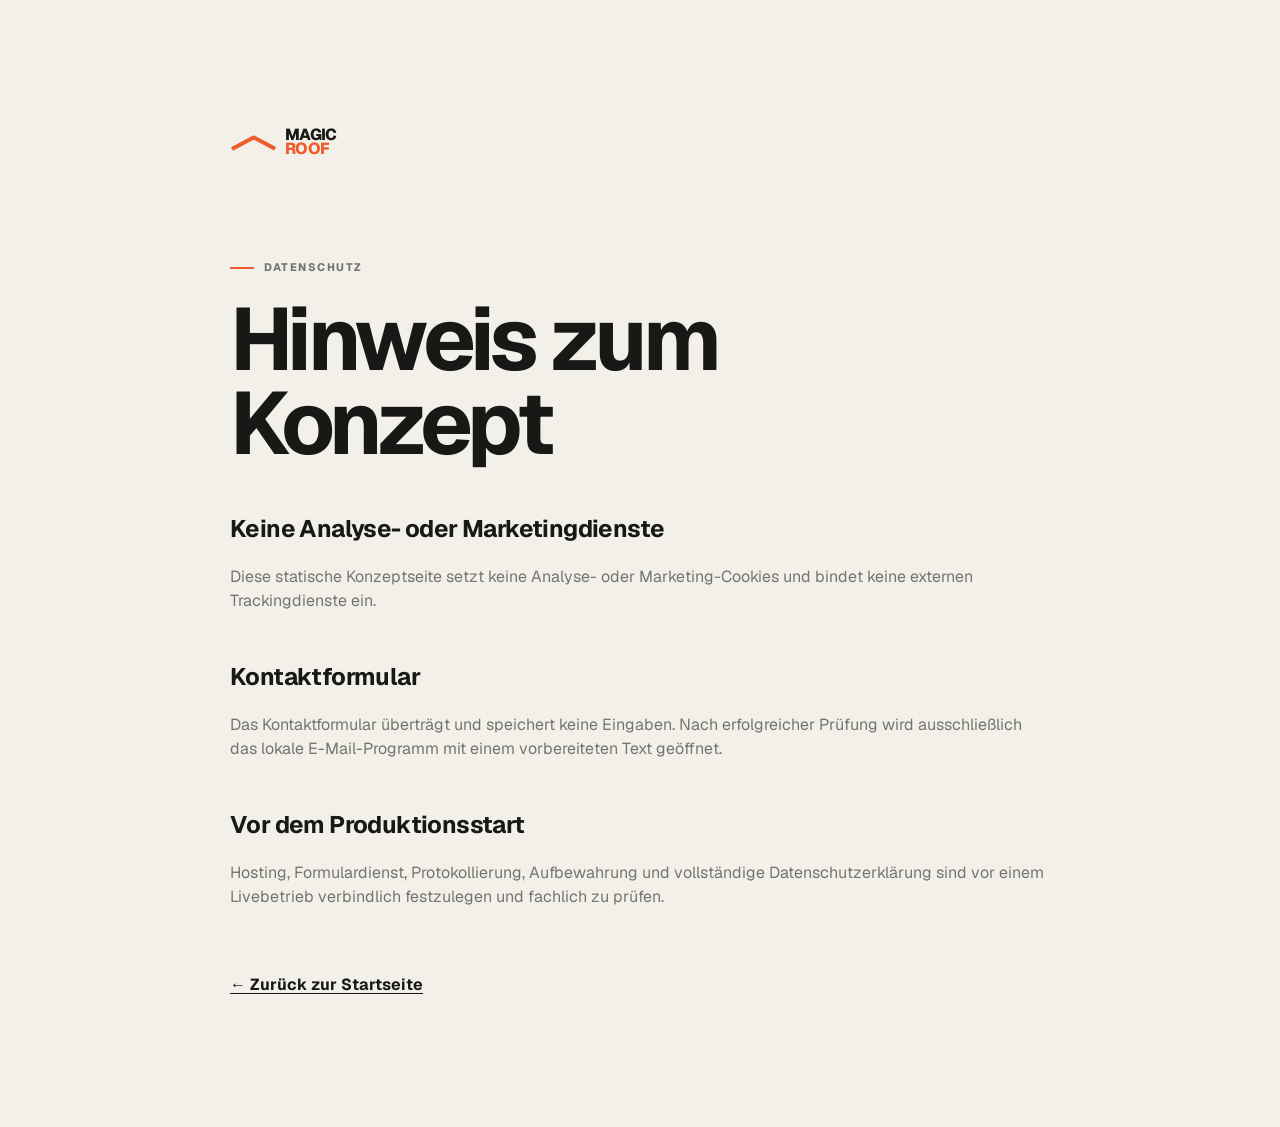
==== datenschutz.html @ 89776c15 "Build MAGIC ROOF interactive website concept" ====
<!doctype html>
<html lang="de">
<head>
  <meta charset="utf-8">
  <meta name="viewport" content="width=device-width, initial-scale=1">
  <meta name="robots" content="noindex,follow">
  <meta name="description" content="Datenschutzhinweise zum interaktiven Website-Konzept von MAGIC ROOF e.U. in Linz.">
  <meta http-equiv="Content-Security-Policy" content="default-src 'self'; img-src 'self'; style-src 'self'; script-src 'none'; connect-src 'none'; object-src 'none'; base-uri 'self'">
  <link rel="canonical" href="https://vasilyanaptyp-oss.github.io/magic-roof-concept/datenschutz.html">
  <link rel="icon" href="favicon.svg" type="image/svg+xml">
  <link rel="stylesheet" href="styles.css">
  <title>Datenschutzhinweise zum Konzept | MAGIC ROOF e.U.</title>
</head>
<body>
  <main class="legal-page">
    <div class="legal-page-inner">
      <a class="brand" href="./">
        <span class="brand-mark" aria-hidden="true"><i></i><i></i></span>
        <span class="brand-words"><b>MAGIC</b> <b>ROOF</b></span>
      </a>
      <p class="section-label">Datenschutz</p>
      <h1>Hinweis zum Konzept</h1>
      <h2>Keine Analyse- oder Marketingdienste</h2>
      <p>Diese statische Konzeptseite setzt keine Analyse- oder Marketing-Cookies und bindet keine externen Trackingdienste ein.</p>
      <h2>Kontaktformular</h2>
      <p>Das Kontaktformular überträgt und speichert keine Eingaben. Nach erfolgreicher Prüfung wird ausschließlich das lokale E-Mail-Programm mit einem vorbereiteten Text geöffnet.</p>
      <h2>Vor dem Produktionsstart</h2>
      <p>Hosting, Formulardienst, Protokollierung, Aufbewahrung und vollständige Datenschutzerklärung sind vor einem Livebetrieb verbindlich festzulegen und fachlich zu prüfen.</p>
      <a class="back-link" href="./">← Zurück zur Startseite</a>
    </div>
  </main>
</body>
</html>
---- styles.css ----
@font-face {
  font-family: "Geist";
  src: url("assets/vendor/geist-latin.woff2") format("woff2");
  font-weight: 100 900;
  font-display: swap;
  unicode-range: U+0000-00FF, U+0131, U+0152-0153, U+02BB-02BC, U+02C6, U+02DA, U+02DC, U+0304, U+0308, U+0329, U+2000-206F, U+20AC, U+2122, U+2191, U+2193, U+2212, U+2215, U+FEFF, U+FFFD;
}

@font-face {
  font-family: "Geist";
  src: url("assets/vendor/geist-latin-ext.woff2") format("woff2");
  font-weight: 100 900;
  font-display: swap;
  unicode-range: U+0100-02BA, U+02BD-02C5, U+02C7-02CC, U+02CE-02D7, U+02DD-02FF, U+0304, U+0308, U+0329, U+1D00-1DBF, U+1E00-1E9F, U+1EF2-1EFF, U+2020, U+20A0-20AB, U+20AD-20C0, U+2113, U+2C60-2C7F, U+A720-A7FF;
}

:root {
  --ink: #171916;
  --ink-2: #242620;
  --paper: #f2f0e9;
  --paper-2: #e7e4da;
  --white: #fcfbf7;
  --muted: #73766e;
  --line: rgba(23, 25, 22, .17);
  --line-light: rgba(255, 255, 255, .18);
  --accent: #ef5b2a;
  --accent-dark: #c83f14;
  --focus: #ffb398;
  --shell: min(100% - 48px, 1420px);
  --section: clamp(96px, 10vw, 176px);
  --ease: cubic-bezier(.2, .75, .2, 1);
}

*, *::before, *::after { box-sizing: border-box; }

html {
  scroll-behavior: smooth;
  scroll-padding-top: 92px;
  background: var(--ink);
}

body {
  margin: 0;
  background: var(--paper);
  color: var(--ink);
  font-family: "Geist", Arial, sans-serif;
  font-size: 16px;
  line-height: 1.5;
  text-rendering: optimizeLegibility;
  -webkit-font-smoothing: antialiased;
  overflow-x: clip;
}

body.menu-open { overflow: hidden; }

button, input, textarea, select { font: inherit; }
button, a { -webkit-tap-highlight-color: transparent; }
a { color: inherit; }
img { display: block; max-width: 100%; }
figure, p, h1, h2, h3, dl, dd { margin: 0; }

:focus-visible {
  outline: 3px solid var(--focus);
  outline-offset: 4px;
}

.skip-link {
  position: fixed;
  z-index: 200;
  top: 12px;
  left: 12px;
  transform: translateY(-150%);
  background: var(--white);
  color: var(--ink);
  padding: 12px 18px;
  text-decoration: none;
  font-weight: 700;
  transition: transform .2s ease;
}

.skip-link:focus { transform: translateY(0); }
.shell { width: var(--shell); margin-inline: auto; }
.section { padding-block: var(--section); }

.scroll-progress {
  position: fixed;
  inset: 0 0 auto;
  z-index: 120;
  height: 3px;
  pointer-events: none;
}

.scroll-progress span {
  display: block;
  width: 100%;
  height: 100%;
  background: var(--accent);
  transform: scaleX(0);
  transform-origin: left center;
}

.site-header {
  position: fixed;
  inset: 0 0 auto;
  z-index: 100;
  color: var(--white);
  border-bottom: 1px solid transparent;
  transition: background .35s ease, border-color .35s ease;
}

.site-header.is-scrolled {
  background: rgba(23, 25, 22, .96);
  border-color: var(--line-light);
}

.header-inner {
  min-height: 78px;
  display: grid;
  grid-template-columns: auto 1fr auto;
  align-items: center;
  gap: 40px;
}

.brand {
  display: inline-flex;
  align-items: center;
  gap: 11px;
  min-height: 44px;
  width: max-content;
  text-decoration: none;
}

.brand-mark {
  position: relative;
  width: 44px;
  height: 32px;
  display: block;
}

.brand-mark i {
  position: absolute;
  width: 25px;
  height: 4px;
  background: var(--accent);
  transform-origin: left center;
}

.brand-mark i:first-child { left: 2px; top: 21px; transform: rotate(-28deg); }
.brand-mark i:last-child { left: 23px; top: 9px; transform: rotate(28deg); }

.brand-words { display: grid; line-height: .85; letter-spacing: -.04em; }
.brand-words b { font-size: 16px; font-weight: 800; }
.brand-words b:last-child { color: var(--accent); }

.desktop-nav { justify-self: center; display: flex; gap: 34px; }
.desktop-nav a,
.phone-link {
  font-size: 14px;
  font-weight: 570;
  text-decoration: none;
  transition: color .2s ease;
}

.desktop-nav a:hover,
.phone-link:hover { color: var(--accent); }
.header-actions { display: flex; align-items: center; gap: 18px; }

.button {
  min-height: 52px;
  display: inline-flex;
  align-items: center;
  justify-content: center;
  gap: 36px;
  border: 1px solid var(--accent);
  border-radius: 2px;
  background: var(--accent);
  color: #171916;
  padding: 13px 18px;
  font-size: 14px;
  font-weight: 760;
  text-decoration: none;
  cursor: pointer;
  transition: background .25s ease, color .25s ease, transform .25s var(--ease), border-color .25s ease;
}

.button:hover { background: var(--white); border-color: var(--white); transform: translateY(-2px); }
.button-small { min-height: 44px; gap: 10px; padding-inline: 15px; }
.button-dark { background: var(--ink); border-color: var(--ink); color: var(--white); }
.button-dark:hover { background: var(--accent); border-color: var(--accent); color: var(--ink); }
.button-light { background: var(--white); border-color: var(--white); color: var(--ink); }
.button-light:hover { background: var(--accent); border-color: var(--accent); }

.text-link {
  min-height: 44px;
  width: max-content;
  display: inline-flex;
  align-items: center;
  gap: 12px;
  color: inherit;
  font-size: 14px;
  font-weight: 680;
  text-underline-offset: 5px;
}

.text-link span { transition: transform .25s var(--ease); }
.text-link:hover span { transform: translate(3px, -3px); }

.menu-button {
  display: none;
  width: 48px;
  height: 48px;
  padding: 0;
  border: 0;
  background: transparent;
  color: inherit;
  cursor: pointer;
}

.menu-button span {
  display: block;
  width: 26px;
  height: 2px;
  margin: 6px auto;
  background: currentColor;
  transition: transform .3s var(--ease);
}

.menu-button[aria-expanded="true"] span:first-child { transform: translateY(4px) rotate(45deg); }
.menu-button[aria-expanded="true"] span:last-child { transform: translateY(-4px) rotate(-45deg); }

.mobile-menu {
  position: fixed;
  z-index: 90;
  inset: 0;
  display: none;
  flex-direction: column;
  justify-content: center;
  background: var(--ink);
  color: var(--white);
  padding: 96px 24px 42px;
  visibility: hidden;
  opacity: 0;
}

.mobile-menu nav { display: grid; }
.mobile-menu nav a {
  display: grid;
  grid-template-columns: 38px 1fr;
  align-items: baseline;
  min-height: 68px;
  border-bottom: 1px solid var(--line-light);
  font-size: clamp(34px, 10vw, 58px);
  font-weight: 690;
  letter-spacing: -.05em;
  text-decoration: none;
}
.mobile-menu nav span { font-size: 11px; letter-spacing: .08em; color: var(--accent); }
.mobile-menu-contact { display: grid; gap: 7px; margin-top: 40px; }
.mobile-menu-contact a { min-height: 44px; display: flex; align-items: center; text-decoration: none; }

.hero {
  position: relative;
  min-height: 760px;
  padding: 130px 0 70px;
  display: flex;
  align-items: stretch;
  overflow: hidden;
  background: var(--ink);
  color: var(--white);
}

.hero::before {
  content: "";
  position: absolute;
  inset: 0;
  pointer-events: none;
  background-image: linear-gradient(rgba(255,255,255,.035) 1px, transparent 1px), linear-gradient(90deg, rgba(255,255,255,.035) 1px, transparent 1px);
  background-size: 90px 90px;
  mask-image: linear-gradient(to bottom, black, transparent 80%);
}

.hero-grid {
  position: relative;
  z-index: 1;
  display: grid;
  grid-template-columns: minmax(0, .95fr) minmax(500px, 1.05fr);
  gap: clamp(36px, 7vw, 112px);
  align-items: center;
}

.eyebrow, .section-label {
  font-size: 11px;
  line-height: 1.2;
  font-weight: 760;
  letter-spacing: .14em;
  text-transform: uppercase;
}

.eyebrow { color: var(--accent); margin-bottom: 28px; overflow: hidden; }
.eyebrow span { display: inline-block; }
.hero h1 {
  max-width: 780px;
  font-size: clamp(72px, 6.7vw, 128px);
  line-height: .84;
  letter-spacing: -.075em;
  font-weight: 680;
}

.hero-line { display: block; overflow: hidden; padding-right: .08em; padding-bottom: .07em; white-space: nowrap; }
.hero-line > span { display: block; }
.hero-line:last-child > span { color: var(--accent); }

.hero-intro {
  max-width: 510px;
  margin-top: 31px;
  font-size: clamp(18px, 1.45vw, 23px);
  line-height: 1.42;
  color: rgba(255,255,255,.72);
}

.hero-actions { display: flex; align-items: center; gap: 26px; margin-top: 38px; }
.hero-facts {
  display: flex;
  gap: 56px;
  margin-top: 54px;
  padding-top: 22px;
  border-top: 1px solid var(--line-light);
}
.hero-facts div { display: grid; gap: 4px; }
.hero-facts dt { color: rgba(255,255,255,.5); font-size: 11px; text-transform: uppercase; letter-spacing: .12em; }
.hero-facts dd { font-size: 14px; font-weight: 650; }

.hero-media { align-self: stretch; display: grid; grid-template-rows: 1fr auto; min-height: 560px; }
.image-wrap { position: relative; overflow: hidden; background: var(--ink-2); }
.image-wrap::after {
  content: "";
  position: absolute;
  inset: 0;
  background: linear-gradient(145deg, transparent 55%, rgba(23,25,22,.42));
  pointer-events: none;
}
.hero-media img { width: 100%; height: 100%; object-fit: cover; object-position: 54% center; transform: scale(1.04); }
.hero-media figcaption,
.focus-image figcaption {
  padding-top: 12px;
  color: rgba(255,255,255,.48);
  font-size: 11px;
  line-height: 1.45;
}
.media-index { position: absolute; z-index: 1; right: 20px; bottom: 14px; color: var(--white); font-size: 12px; letter-spacing: .12em; }
.hero-rule { position: absolute; z-index: 2; right: 0; bottom: 0; width: 48%; height: 6px; background: rgba(255,255,255,.1); }
.hero-rule span { display: block; width: 36%; height: 100%; background: var(--accent); }

.intro-grid { display: grid; grid-template-columns: minmax(130px, .28fr) 1fr; gap: clamp(40px, 8vw, 130px); }
.section-label { padding-top: 7px; color: var(--muted); }
.section-label::before { content: ""; display: inline-block; width: 24px; height: 2px; margin-right: 10px; vertical-align: middle; background: var(--accent); }
.display-title,
.section-heading h2,
.focus-copy h2,
.projects-heading h2,
.faq h2,
.contact h2 {
  font-size: clamp(48px, 5.9vw, 96px);
  line-height: .98;
  letter-spacing: -.06em;
  font-weight: 620;
}
.display-title { max-width: 1150px; }
.intro-bottom { max-width: 820px; margin: 55px 0 0 auto; display: grid; grid-template-columns: 1fr auto; gap: 60px; align-items: end; }
.intro-bottom p { max-width: 570px; color: var(--muted); font-size: 18px; }

.section-dark { background: var(--ink); color: var(--white); }
.section-heading { display: grid; grid-template-columns: minmax(0, 1fr) minmax(280px, .38fr); gap: 64px; align-items: end; margin-bottom: 72px; }
.section-heading h2 { font-size: clamp(54px, 6.2vw, 98px); }
.section-label-light { color: rgba(255,255,255,.5); margin-bottom: 25px; }
.section-label-dark { color: rgba(23,25,22,.6); }
.heading-copy { max-width: 410px; padding-bottom: 8px; color: rgba(255,255,255,.58); font-size: 17px; }
.section-heading-light .heading-copy { color: var(--muted); }

.service-list { border-top: 1px solid var(--line-light); }
.service-item {
  position: relative;
  display: grid;
  grid-template-columns: 70px minmax(0, 1fr) auto;
  align-items: center;
  gap: 28px;
  min-height: 164px;
  border-bottom: 1px solid var(--line-light);
  overflow: hidden;
}
.service-item::before {
  content: "";
  position: absolute;
  inset: auto 0 0;
  height: 100%;
  background: var(--accent);
  transform: translateY(101%);
  transition: transform .45s var(--ease);
}
.service-item:hover::before,
.service-item:focus-within::before { transform: translateY(0); }
.service-item > * { position: relative; z-index: 1; }
.service-number { align-self: start; padding-top: 46px; color: var(--accent); font-size: 11px; font-weight: 730; letter-spacing: .1em; transition: color .3s ease; }
.service-item h3 { font-size: clamp(30px, 3.4vw, 53px); line-height: 1; letter-spacing: -.045em; font-weight: 580; }
.service-item p { max-width: 640px; margin-top: 9px; color: rgba(255,255,255,.55); transition: color .3s ease; }
.service-item a { min-height: 48px; display: flex; align-items: center; gap: 42px; text-decoration: none; font-size: 13px; font-weight: 700; }
.service-item a b { font-size: 25px; font-weight: 400; transition: transform .3s var(--ease); }
.service-item:hover .service-number,
.service-item:focus-within .service-number,
.service-item:hover p,
.service-item:focus-within p { color: var(--ink); }
.service-item:hover a b,
.service-item:focus-within a b { transform: translate(4px, -4px); }

.focus { background: var(--paper-2); }
.focus-grid { display: grid; grid-template-columns: minmax(0, 1.15fr) minmax(400px, .85fr); gap: clamp(50px, 8vw, 130px); align-items: center; }
.focus-image { min-height: 660px; display: grid; grid-template-rows: 1fr auto; }
.focus-image img { width: 100%; height: 100%; min-height: 630px; object-fit: cover; object-position: center; }
.focus-image figcaption { color: var(--muted); }
.focus-copy .section-label { margin-bottom: 34px; }
.focus-copy h2 { font-size: clamp(46px, 5vw, 78px); }
.focus-copy > p:not(.section-label) { max-width: 610px; margin-top: 32px; color: var(--muted); font-size: 18px; }
.check-list { display: grid; gap: 0; margin: 38px 0 42px; padding: 0; list-style: none; border-top: 1px solid var(--line); }
.check-list li { min-height: 54px; display: flex; align-items: center; gap: 14px; border-bottom: 1px solid var(--line); font-size: 14px; font-weight: 610; }
.check-list span { width: 8px; height: 8px; background: var(--accent); }

.process { background: var(--white); }
.process-list { display: grid; grid-template-columns: repeat(4, 1fr); padding: 0; margin: 0; list-style: none; border-top: 1px solid var(--line); }
.process-list li { min-height: 250px; padding: 26px 28px 30px 0; border-right: 1px solid var(--line); }
.process-list li:not(:first-child) { padding-left: 28px; }
.process-list li:last-child { border-right: 0; }
.process-list span { color: var(--accent-dark); font-size: 11px; font-weight: 750; letter-spacing: .1em; }
.process-list h3 { margin-top: 82px; font-size: 25px; letter-spacing: -.03em; }
.process-list p { max-width: 230px; margin-top: 10px; color: var(--muted); font-size: 14px; }

.section-orange { background: var(--accent); color: var(--ink); }
.projects-heading { display: grid; grid-template-columns: .24fr minmax(0, 1fr) .48fr; gap: 44px; align-items: end; margin-bottom: 62px; }
.projects-heading h2 { max-width: 780px; font-size: clamp(52px, 6vw, 92px); }
.projects-heading > p:last-child { max-width: 410px; padding-bottom: 8px; font-size: 16px; }
.project-gallery { display: grid; grid-template-columns: 1.35fr .65fr; gap: 20px; }
.project { min-height: 420px; display: grid; grid-template-rows: 1fr auto; }
.project-wide { grid-row: span 2; min-height: 860px; }
.project img { width: 100%; height: 100%; min-height: 360px; object-fit: cover; filter: saturate(.78) contrast(1.04); transition: filter .45s ease, transform .6s var(--ease); }
.project-wide img { min-height: 800px; }
.project figcaption { display: flex; justify-content: space-between; gap: 20px; padding-top: 13px; }
.project figcaption span { font-size: 14px; font-weight: 760; }
.project figcaption small { font-size: 10px; text-align: right; text-transform: uppercase; letter-spacing: .08em; }
.project:hover img { filter: saturate(1) contrast(1.02); }

.faq { background: var(--paper); }
.faq-grid { display: grid; grid-template-columns: .45fr 1fr; gap: clamp(50px, 9vw, 150px); }
.faq h2 { margin-top: 26px; font-size: clamp(52px, 5.4vw, 84px); }
.faq-list { border-top: 1px solid var(--line); }
.faq details { border-bottom: 1px solid var(--line); }
.faq summary {
  min-height: 94px;
  display: flex;
  align-items: center;
  justify-content: space-between;
  gap: 24px;
  cursor: pointer;
  font-size: clamp(18px, 1.6vw, 24px);
  font-weight: 620;
  letter-spacing: -.02em;
  list-style: none;
}
.faq summary::-webkit-details-marker { display: none; }
.faq summary span { position: relative; flex: 0 0 24px; width: 24px; height: 24px; }
.faq summary span::before,
.faq summary span::after { content: ""; position: absolute; top: 11px; left: 3px; width: 18px; height: 2px; background: var(--ink); transition: transform .25s ease; }
.faq summary span::after { transform: rotate(90deg); }
.faq details[open] summary span::after { transform: rotate(0deg); }
.faq details p { max-width: 700px; padding: 0 48px 30px 0; color: var(--muted); }
.faq details a { text-underline-offset: 3px; }

.contact-grid { display: grid; grid-template-columns: minmax(0, .8fr) minmax(520px, 1.2fr); gap: clamp(60px, 9vw, 150px); }
.contact-copy h2 { margin-top: 25px; font-size: clamp(54px, 5.7vw, 88px); }
.contact-copy > p:not(.section-label) { max-width: 570px; margin-top: 28px; color: rgba(255,255,255,.6); font-size: 18px; }
.direct-contact { display: grid; margin-top: 54px; border-top: 1px solid var(--line-light); }
.direct-contact > div { display: grid; grid-template-columns: 110px 1fr; align-items: center; min-height: 70px; border-bottom: 1px solid var(--line-light); }
.direct-contact a { min-height: 44px; display: flex; align-items: center; text-decoration: none; }
.direct-contact small { color: rgba(255,255,255,.43); font-size: 11px; text-transform: uppercase; letter-spacing: .1em; }
.direct-contact strong { font-size: 14px; overflow-wrap: anywhere; }

.contact-form { align-self: start; padding: clamp(28px, 4vw, 58px); background: var(--paper); color: var(--ink); }
.form-row { display: grid; grid-template-columns: 1fr 1fr; gap: 20px; }
.field { display: grid; gap: 8px; margin-bottom: 20px; }
.field label { font-size: 12px; font-weight: 700; }
.field input,
.field textarea,
.field select {
  width: 100%;
  min-height: 51px;
  border: 0;
  border-bottom: 1px solid rgba(23,25,22,.38);
  border-radius: 0;
  background: transparent;
  color: var(--ink);
  padding: 11px 0;
  outline: none;
  transition: border-color .2s ease, box-shadow .2s ease;
}
.field textarea { min-height: 116px; resize: vertical; }
.field input:focus,
.field textarea:focus,
.field select:focus { border-color: var(--accent-dark); box-shadow: 0 2px 0 var(--accent-dark); }
.field [aria-invalid="true"] { border-color: #a32616; }
.field-error { min-height: 15px; color: #8d2518; font-size: 11px; }
.checkbox { display: grid; grid-template-columns: 22px 1fr; gap: 10px; align-items: center; min-height: 44px; cursor: pointer; font-size: 12px; color: var(--muted); }
.checkbox input { width: 18px; height: 18px; margin: 1px 0 0; accent-color: var(--accent-dark); }
.contact-form .button { width: 100%; margin-top: 22px; }
.form-note { margin-top: 15px; color: var(--muted); font-size: 11px; text-align: center; }
.form-status { min-height: 23px; margin-top: 8px; color: var(--accent-dark); font-size: 12px; font-weight: 650; text-align: center; }

.site-footer { padding: 70px 0 28px; background: #0e0f0d; color: var(--white); }
.footer-grid { display: grid; grid-template-columns: 1fr .55fr .45fr; gap: 50px; }
.brand-footer { margin-bottom: 24px; }
.footer-grid > div:first-child p { color: rgba(255,255,255,.46); }
.footer-grid nav,
.footer-legal { display: grid; align-content: start; gap: 10px; }
.footer-grid nav a,
.footer-legal a { min-height: 44px; width: max-content; display: flex; align-items: center; color: rgba(255,255,255,.66); background: none; border: 0; padding: 0; text-decoration: none; cursor: pointer; }
.footer-grid nav a:hover,
.footer-legal a:hover { color: var(--accent); }
.footer-legal small { margin-top: 18px; color: rgba(255,255,255,.34); }
.concept-note { margin-top: 58px; padding-top: 18px; border-top: 1px solid var(--line-light); color: rgba(255,255,255,.32); font-size: 10px; letter-spacing: .03em; }

.mobile-actions { display: none; }

.legal-dialog {
  width: min(100% - 32px, 700px);
  max-height: min(86vh, 760px);
  border: 0;
  padding: 0;
  background: var(--paper);
  color: var(--ink);
  box-shadow: 0 30px 90px rgba(0,0,0,.4);
}
.legal-dialog::backdrop { background: rgba(0,0,0,.74); backdrop-filter: blur(5px); }
.dialog-inner { position: relative; padding: clamp(28px, 6vw, 68px); }
.dialog-inner h2 { margin: 22px 0 30px; font-size: clamp(38px, 7vw, 68px); line-height: .96; letter-spacing: -.05em; }
.dialog-inner p { margin-top: 18px; color: var(--muted); }
.dialog-inner a { text-underline-offset: 3px; }
.dialog-close { position: absolute; top: 18px; right: 18px; min-height: 44px; border: 0; background: transparent; cursor: pointer; font-size: 12px; font-weight: 700; }
.dialog-note { padding-top: 18px; border-top: 1px solid var(--line); font-size: 12px; }

.legal-page {
  min-height: 100vh;
  padding: 120px 0;
  background: var(--paper);
}
.legal-page-inner { width: min(100% - 32px, 820px); margin-inline: auto; }
.legal-page .brand { margin-bottom: 72px; color: var(--ink); }
.legal-page h1 { margin: 24px 0 46px; font-size: clamp(48px, 8vw, 88px); line-height: .95; letter-spacing: -.055em; }
.legal-page h2 { margin: 46px 0 12px; font-size: 24px; letter-spacing: -.025em; }
.legal-page p { margin-top: 18px; color: var(--muted); }
.legal-page a { text-underline-offset: 3px; }
.back-link { display: inline-flex; align-items: center; min-height: 44px; margin-top: 54px; font-weight: 700; }

[data-reveal] { opacity: 1; transform: none; }
.js [data-reveal] { opacity: 0; transform: translateY(28px); }
.js [data-reveal].is-visible { opacity: 1; transform: translateY(0); transition: opacity .75s var(--ease), transform .75s var(--ease); }

@media (max-width: 1180px) {
  .desktop-nav { gap: 22px; }
  .phone-link { display: none; }
  .hero-grid { grid-template-columns: minmax(0, 1fr) minmax(430px, 1fr); gap: 40px; }
  .hero h1 { font-size: clamp(70px, 7.2vw, 91px); }
  .project-wide { min-height: 760px; }
  .project-wide img { min-height: 700px; }
}

@media (max-width: 960px) {
  :root { --shell: min(100% - 36px, 900px); --section: 104px; }
  .desktop-nav, .header-actions > .button { display: none; }
  .header-inner { grid-template-columns: 1fr auto; }
  .menu-button { display: block; }
  .mobile-menu { display: flex; }
  .hero { min-height: auto; padding: 120px 0 64px; }
  .hero-grid { grid-template-columns: 1fr; }
  .hero-copy { display: grid; }
  .hero h1 { max-width: 660px; font-size: clamp(78px, 15vw, 126px); }
  .hero-intro { max-width: 600px; }
  .hero-media { min-height: 520px; margin-top: 18px; }
  .hero-facts { margin-top: 40px; }
  .hero-rule { width: 66%; }
  .intro-grid { grid-template-columns: 1fr; gap: 34px; }
  .section-heading { grid-template-columns: 1fr; gap: 30px; }
  .heading-copy { padding: 0; }
  .service-item { grid-template-columns: 48px minmax(0, 1fr) auto; }
  .focus-grid { grid-template-columns: 1fr; }
  .focus-image { min-height: 580px; }
  .focus-image img { min-height: 550px; }
  .focus-copy { max-width: 720px; }
  .process-list { grid-template-columns: 1fr 1fr; }
  .process-list li:nth-child(2) { border-right: 0; }
  .process-list li:nth-child(-n+2) { border-bottom: 1px solid var(--line); }
  .process-list li:nth-child(3) { padding-left: 0; }
  .projects-heading { grid-template-columns: 1fr; gap: 26px; }
  .projects-heading > p:last-child { padding: 0; }
  .project-gallery { grid-template-columns: 1fr 1fr; }
  .project-wide { grid-column: 1 / -1; grid-row: auto; min-height: 620px; }
  .project-wide img { min-height: 560px; }
  .faq-grid { grid-template-columns: 1fr; }
  .contact-grid { grid-template-columns: 1fr; }
  .contact-copy { max-width: 760px; }
}

@media (max-width: 660px) {
  :root { --shell: calc(100% - 28px); --section: 82px; }
  html { scroll-padding-top: 76px; }
  body { padding-bottom: calc(66px + env(safe-area-inset-bottom)); }
  .header-inner { min-height: 70px; }
  .brand-mark { width: 32px; height: 28px; }
  .brand-mark i { width: 19px; height: 3px; }
  .brand-mark i:first-child { left: 1px; top: 19px; }
  .brand-mark i:last-child { left: 17px; top: 10px; }
  .brand-words b { font-size: 14px; }
  .hero { padding: 104px 0 44px; }
  .hero::before { background-size: 56px 56px; }
  .hero-grid { gap: 40px; }
  .eyebrow { margin-bottom: 20px; }
  .hero h1 { font-size: clamp(60px, 19vw, 78px); line-height: .87; }
  .hero-intro { margin-top: 23px; font-size: 18px; }
  .hero-actions { align-items: flex-start; flex-direction: column; gap: 10px; margin-top: 28px; }
  .hero-actions .button { width: 100%; }
  .hero-facts { gap: 32px; margin-top: 32px; }
  .hero-media { min-height: 400px; }
  .hero-media .image-wrap { min-height: 370px; }
  .hero-media img { min-height: 370px; }
  .hero-rule { width: 82%; }
  .display-title,
  .section-heading h2,
  .focus-copy h2,
  .projects-heading h2,
  .faq h2,
  .contact h2 { font-size: clamp(43px, 13.5vw, 60px); }
  .intro-bottom { grid-template-columns: 1fr; gap: 26px; margin-top: 38px; }
  .intro-bottom p { font-size: 16px; }
  .section-heading { margin-bottom: 44px; }
  .service-item { grid-template-columns: 34px 1fr; gap: 13px; min-height: 150px; padding-block: 25px; }
  .service-number { padding-top: 7px; }
  .service-item h3 { font-size: 31px; }
  .service-item p { font-size: 14px; }
  .service-item a { grid-column: 2; justify-content: space-between; min-height: 44px; margin-top: 5px; }
  .focus-image { min-height: 420px; }
  .focus-image img { min-height: 390px; }
  .focus-copy > p:not(.section-label) { font-size: 16px; }
  .process-list { grid-template-columns: 1fr; }
  .process-list li,
  .process-list li:not(:first-child),
  .process-list li:nth-child(3) { min-height: 178px; padding: 24px 0; border-right: 0; border-bottom: 1px solid var(--line); }
  .process-list li:last-child { border-bottom: 0; }
  .process-list h3 { margin-top: 38px; }
  .project-gallery { grid-template-columns: 1fr; gap: 34px; }
  .project-wide { grid-column: auto; min-height: 490px; }
  .project-wide img { min-height: 430px; }
  .project { min-height: 390px; }
  .project img { min-height: 330px; }
  .project figcaption { display: grid; }
  .project figcaption small { text-align: left; }
  .faq summary { min-height: 84px; }
  .faq details p { padding-right: 12px; }
  .direct-contact > div { grid-template-columns: 82px 1fr; }
  .contact-form { padding: 28px 18px; margin-inline: -2px; }
  .form-row { grid-template-columns: 1fr; gap: 0; }
  .footer-grid { grid-template-columns: 1fr; gap: 34px; }
  .concept-note { margin-top: 36px; }
  .mobile-actions {
    position: fixed;
    z-index: 80;
    inset: auto 0 0;
    display: grid;
    grid-template-columns: .82fr 1.18fr;
    min-height: calc(66px + env(safe-area-inset-bottom));
    padding-bottom: env(safe-area-inset-bottom);
    background: var(--white);
    border-top: 1px solid rgba(23,25,22,.2);
  }
  .mobile-actions a { display: flex; align-items: center; justify-content: center; min-height: 66px; text-decoration: none; font-size: 13px; font-weight: 760; }
  .mobile-actions a:last-child { background: var(--accent); }
}

@media (max-width: 380px) {
  :root { --shell: calc(100% - 22px); }
  .hero h1 { font-size: 62px; }
  .hero-facts { display: grid; gap: 15px; }
  .hero-media { min-height: 350px; }
  .hero-media .image-wrap,
  .hero-media img { min-height: 320px; }
  .direct-contact > div { grid-template-columns: 1fr; gap: 3px; padding-block: 12px; }
  .direct-contact strong { font-size: 13px; }
}

@media (prefers-reduced-motion: reduce) {
  html { scroll-behavior: auto; }
  *, *::before, *::after { animation-duration: .01ms !important; animation-iteration-count: 1 !important; transition-duration: .01ms !important; }
  .js [data-reveal] { opacity: 1; transform: none; }
  .hero-media img { transform: none; }
}

@media (forced-colors: active) {
  .brand-mark i,
  .section-label::before,
  .check-list span,
  .scroll-progress span { background: CanvasText; }
  .button { border: 2px solid ButtonText; }
}
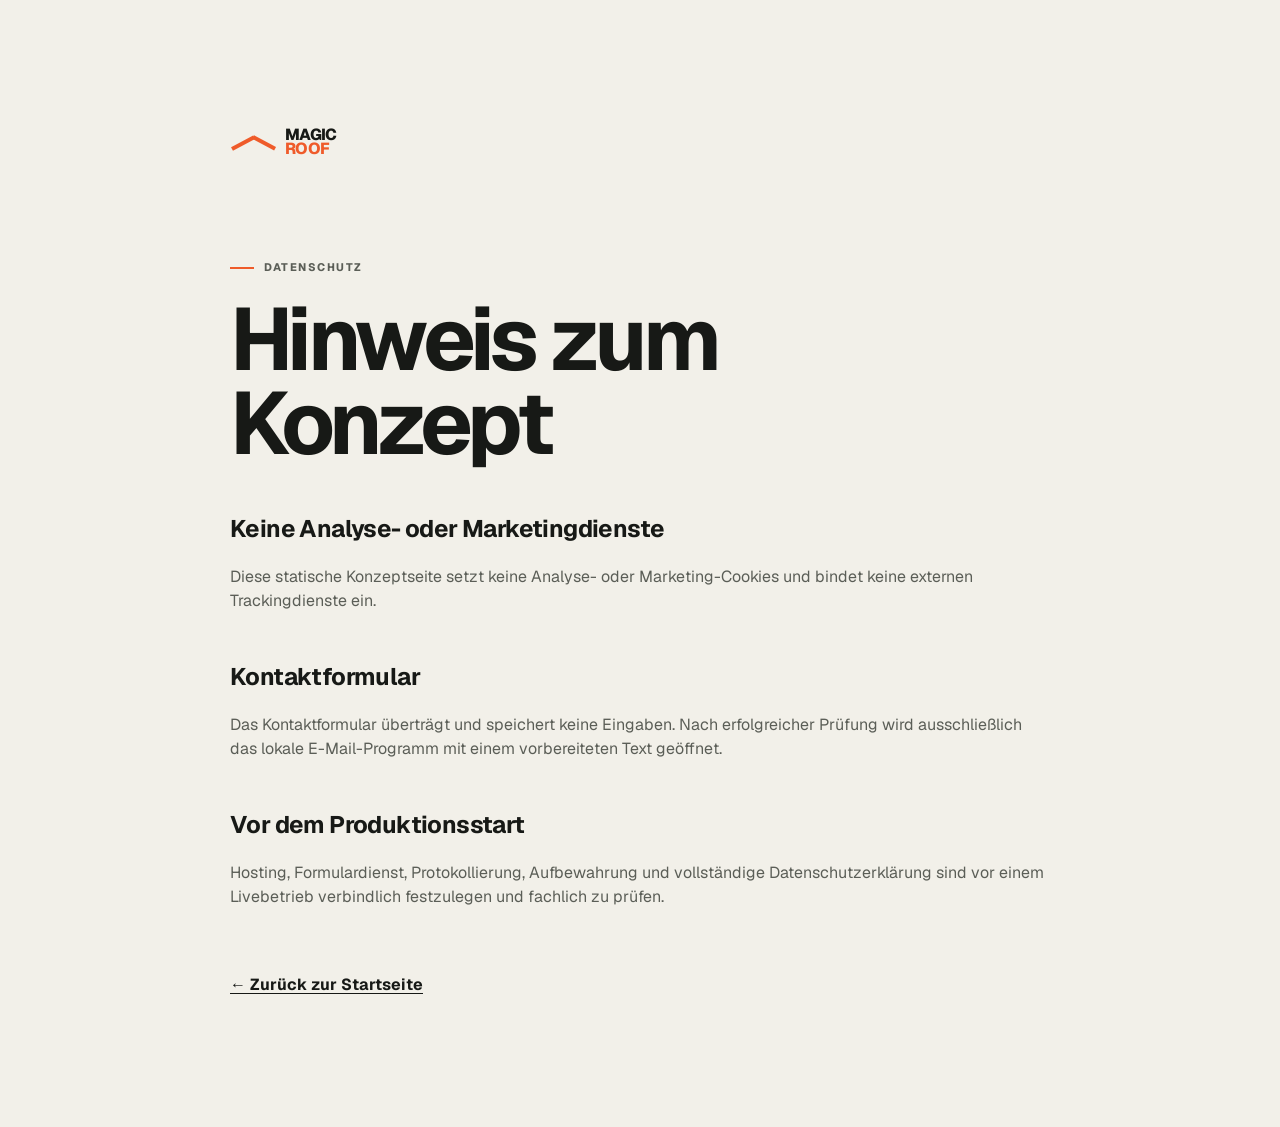
==== commit 25967954: "Fix section rendering, mobile typography wrapping, Open Graph & SEO metadata" ====
--- a/datenschutz.html
+++ b/datenschutz.html
@@ -3,13 +3,21 @@
 <head>
   <meta charset="utf-8">
   <meta name="viewport" content="width=device-width, initial-scale=1">
-  <meta name="robots" content="noindex,follow">
-  <meta name="description" content="Datenschutzhinweise zum interaktiven Website-Konzept von MAGIC ROOF e.U. in Linz.">
+  <meta name="robots" content="index,follow">
+  <meta name="theme-color" content="#171916">
+  <meta name="description" content="Datenschutzhinweise zum Website-Konzept von MAGIC ROOF e.U. in Linz: Information zu Cookies, Kontaktformular, Datenverarbeitung und Rechten.">
   <meta http-equiv="Content-Security-Policy" content="default-src 'self'; img-src 'self'; style-src 'self'; script-src 'none'; connect-src 'none'; object-src 'none'; base-uri 'self'">
+  <meta property="og:type" content="website">
+  <meta property="og:locale" content="de_AT">
+  <meta property="og:title" content="Datenschutz | MAGIC ROOF e.U. Linz">
+  <meta property="og:description" content="Datenschutzhinweise zum Website-Konzept von MAGIC ROOF e.U. in Linz.">
+  <meta property="og:url" content="https://vasilyanaptyp-oss.github.io/magic-roof-concept/datenschutz.html">
+  <meta property="og:image" content="https://vasilyanaptyp-oss.github.io/magic-roof-concept/assets/images/roof-detail.webp">
+  <meta name="twitter:card" content="summary_large_image">
   <link rel="canonical" href="https://vasilyanaptyp-oss.github.io/magic-roof-concept/datenschutz.html">
   <link rel="icon" href="favicon.svg" type="image/svg+xml">
   <link rel="stylesheet" href="styles.css">
-  <title>Datenschutzhinweise zum Konzept | MAGIC ROOF e.U.</title>
+  <title>Datenschutz | MAGIC ROOF e.U. Linz</title>
 </head>
 <body>
   <main class="legal-page">
--- a/styles.css
+++ b/styles.css
@@ -20,7 +20,7 @@
   --paper: #f2f0e9;
   --paper-2: #e7e4da;
   --white: #fcfbf7;
-  --muted: #73766e;
+  --muted: #5b5e57;
   --line: rgba(23, 25, 22, .17);
   --line-light: rgba(255, 255, 255, .18);
   --accent: #ef5b2a;
@@ -240,7 +240,10 @@
   padding: 96px 24px 42px;
   visibility: hidden;
   opacity: 0;
-}
+  transition: opacity .24s ease, visibility .24s ease;
+}
+
+.mobile-menu.is-open { visibility: visible; opacity: 1; }
 
 .mobile-menu nav { display: grid; }
 .mobile-menu nav a {
@@ -253,7 +256,14 @@
   font-weight: 690;
   letter-spacing: -.05em;
   text-decoration: none;
-}
+  transform: translateY(16px);
+  opacity: 0;
+  transition: transform .38s var(--ease), opacity .3s ease;
+}
+.mobile-menu.is-open nav a { transform: translateY(0); opacity: 1; }
+.mobile-menu.is-open nav a:nth-child(2) { transition-delay: .035s; }
+.mobile-menu.is-open nav a:nth-child(3) { transition-delay: .07s; }
+.mobile-menu.is-open nav a:nth-child(4) { transition-delay: .105s; }
 .mobile-menu nav span { font-size: 11px; letter-spacing: .08em; color: var(--accent); }
 .mobile-menu-contact { display: grid; gap: 7px; margin-top: 40px; }
 .mobile-menu-contact a { min-height: 44px; display: flex; align-items: center; text-decoration: none; }
@@ -307,7 +317,8 @@
 }
 
 .hero-line { display: block; overflow: hidden; padding-right: .08em; padding-bottom: .07em; white-space: nowrap; }
-.hero-line > span { display: block; }
+.hero-line > span { display: block; animation: hero-line-settle .62s var(--ease) both; }
+.hero-line:last-child > span { animation-delay: .07s; }
 .hero-line:last-child > span { color: var(--accent); }
 
 .hero-intro {
@@ -339,7 +350,7 @@
   background: linear-gradient(145deg, transparent 55%, rgba(23,25,22,.42));
   pointer-events: none;
 }
-.hero-media img { width: 100%; height: 100%; object-fit: cover; object-position: 54% center; transform: scale(1.04); }
+.hero-media img { width: 100%; height: 100%; object-fit: cover; object-position: 54% center; transform: scale(1.02); }
 .hero-media figcaption,
 .focus-image figcaption {
   padding-top: 12px;
@@ -373,7 +384,7 @@
 .section-heading { display: grid; grid-template-columns: minmax(0, 1fr) minmax(280px, .38fr); gap: 64px; align-items: end; margin-bottom: 72px; }
 .section-heading h2 { font-size: clamp(54px, 6.2vw, 98px); }
 .section-label-light { color: rgba(255,255,255,.5); margin-bottom: 25px; }
-.section-label-dark { color: rgba(23,25,22,.6); }
+.section-label-dark { color: var(--ink); }
 .heading-copy { max-width: 410px; padding-bottom: 8px; color: rgba(255,255,255,.58); font-size: 17px; }
 .section-heading-light .heading-copy { color: var(--muted); }
 
@@ -401,7 +412,14 @@
 .service-item:focus-within::before { transform: translateY(0); }
 .service-item > * { position: relative; z-index: 1; }
 .service-number { align-self: start; padding-top: 46px; color: var(--accent); font-size: 11px; font-weight: 730; letter-spacing: .1em; transition: color .3s ease; }
-.service-item h3 { font-size: clamp(30px, 3.4vw, 53px); line-height: 1; letter-spacing: -.045em; font-weight: 580; }
+.service-item h3 {
+  font-size: clamp(30px, 3.4vw, 53px);
+  line-height: 1;
+  letter-spacing: -.045em;
+  font-weight: 580;
+  overflow-wrap: anywhere;
+  hyphens: auto;
+}
 .service-item p { max-width: 640px; margin-top: 9px; color: rgba(255,255,255,.55); transition: color .3s ease; }
 .service-item a { min-height: 48px; display: flex; align-items: center; gap: 42px; text-decoration: none; font-size: 13px; font-weight: 700; }
 .service-item a b { font-size: 25px; font-weight: 400; transition: transform .3s var(--ease); }
@@ -479,7 +497,7 @@
 .direct-contact { display: grid; margin-top: 54px; border-top: 1px solid var(--line-light); }
 .direct-contact > div { display: grid; grid-template-columns: 110px 1fr; align-items: center; min-height: 70px; border-bottom: 1px solid var(--line-light); }
 .direct-contact a { min-height: 44px; display: flex; align-items: center; text-decoration: none; }
-.direct-contact small { color: rgba(255,255,255,.43); font-size: 11px; text-transform: uppercase; letter-spacing: .1em; }
+.direct-contact small { color: rgba(255,255,255,.62); font-size: 11px; text-transform: uppercase; letter-spacing: .1em; }
 .direct-contact strong { font-size: 14px; overflow-wrap: anywhere; }
 
 .contact-form { align-self: start; padding: clamp(28px, 4vw, 58px); background: var(--paper); color: var(--ink); }
@@ -522,8 +540,8 @@
 .footer-legal a { min-height: 44px; width: max-content; display: flex; align-items: center; color: rgba(255,255,255,.66); background: none; border: 0; padding: 0; text-decoration: none; cursor: pointer; }
 .footer-grid nav a:hover,
 .footer-legal a:hover { color: var(--accent); }
-.footer-legal small { margin-top: 18px; color: rgba(255,255,255,.34); }
-.concept-note { margin-top: 58px; padding-top: 18px; border-top: 1px solid var(--line-light); color: rgba(255,255,255,.32); font-size: 10px; letter-spacing: .03em; }
+.footer-legal small { margin-top: 18px; color: rgba(255,255,255,.62); }
+.concept-note { margin-top: 58px; padding-top: 18px; border-top: 1px solid var(--line-light); color: rgba(255,255,255,.62); font-size: 10px; letter-spacing: .03em; }
 
 .mobile-actions { display: none; }
 
@@ -557,9 +575,10 @@
 .legal-page a { text-underline-offset: 3px; }
 .back-link { display: inline-flex; align-items: center; min-height: 44px; margin-top: 54px; font-weight: 700; }
 
-[data-reveal] { opacity: 1; transform: none; }
-.js [data-reveal] { opacity: 0; transform: translateY(28px); }
-.js [data-reveal].is-visible { opacity: 1; transform: translateY(0); transition: opacity .75s var(--ease), transform .75s var(--ease); }
+@keyframes hero-line-settle {
+  from { transform: translateY(14%); }
+  to { transform: translateY(0); }
+}
 
 @media (max-width: 1180px) {
   .desktop-nav { gap: 22px; }
@@ -627,7 +646,7 @@
   .hero-facts { gap: 32px; margin-top: 32px; }
   .hero-media { min-height: 400px; }
   .hero-media .image-wrap { min-height: 370px; }
-  .hero-media img { min-height: 370px; }
+  .hero-media img { min-height: 370px; transform: none; }
   .hero-rule { width: 82%; }
   .display-title,
   .section-heading h2,
@@ -640,7 +659,7 @@
   .section-heading { margin-bottom: 44px; }
   .service-item { grid-template-columns: 34px 1fr; gap: 13px; min-height: 150px; padding-block: 25px; }
   .service-number { padding-top: 7px; }
-  .service-item h3 { font-size: 31px; }
+  .service-item h3 { font-size: clamp(23px, 6.8vw, 31px); }
   .service-item p { font-size: 14px; }
   .service-item a { grid-column: 2; justify-content: space-between; min-height: 44px; margin-top: 5px; }
   .focus-image { min-height: 420px; }
@@ -695,7 +714,6 @@
 @media (prefers-reduced-motion: reduce) {
   html { scroll-behavior: auto; }
   *, *::before, *::after { animation-duration: .01ms !important; animation-iteration-count: 1 !important; transition-duration: .01ms !important; }
-  .js [data-reveal] { opacity: 1; transform: none; }
   .hero-media img { transform: none; }
 }
 
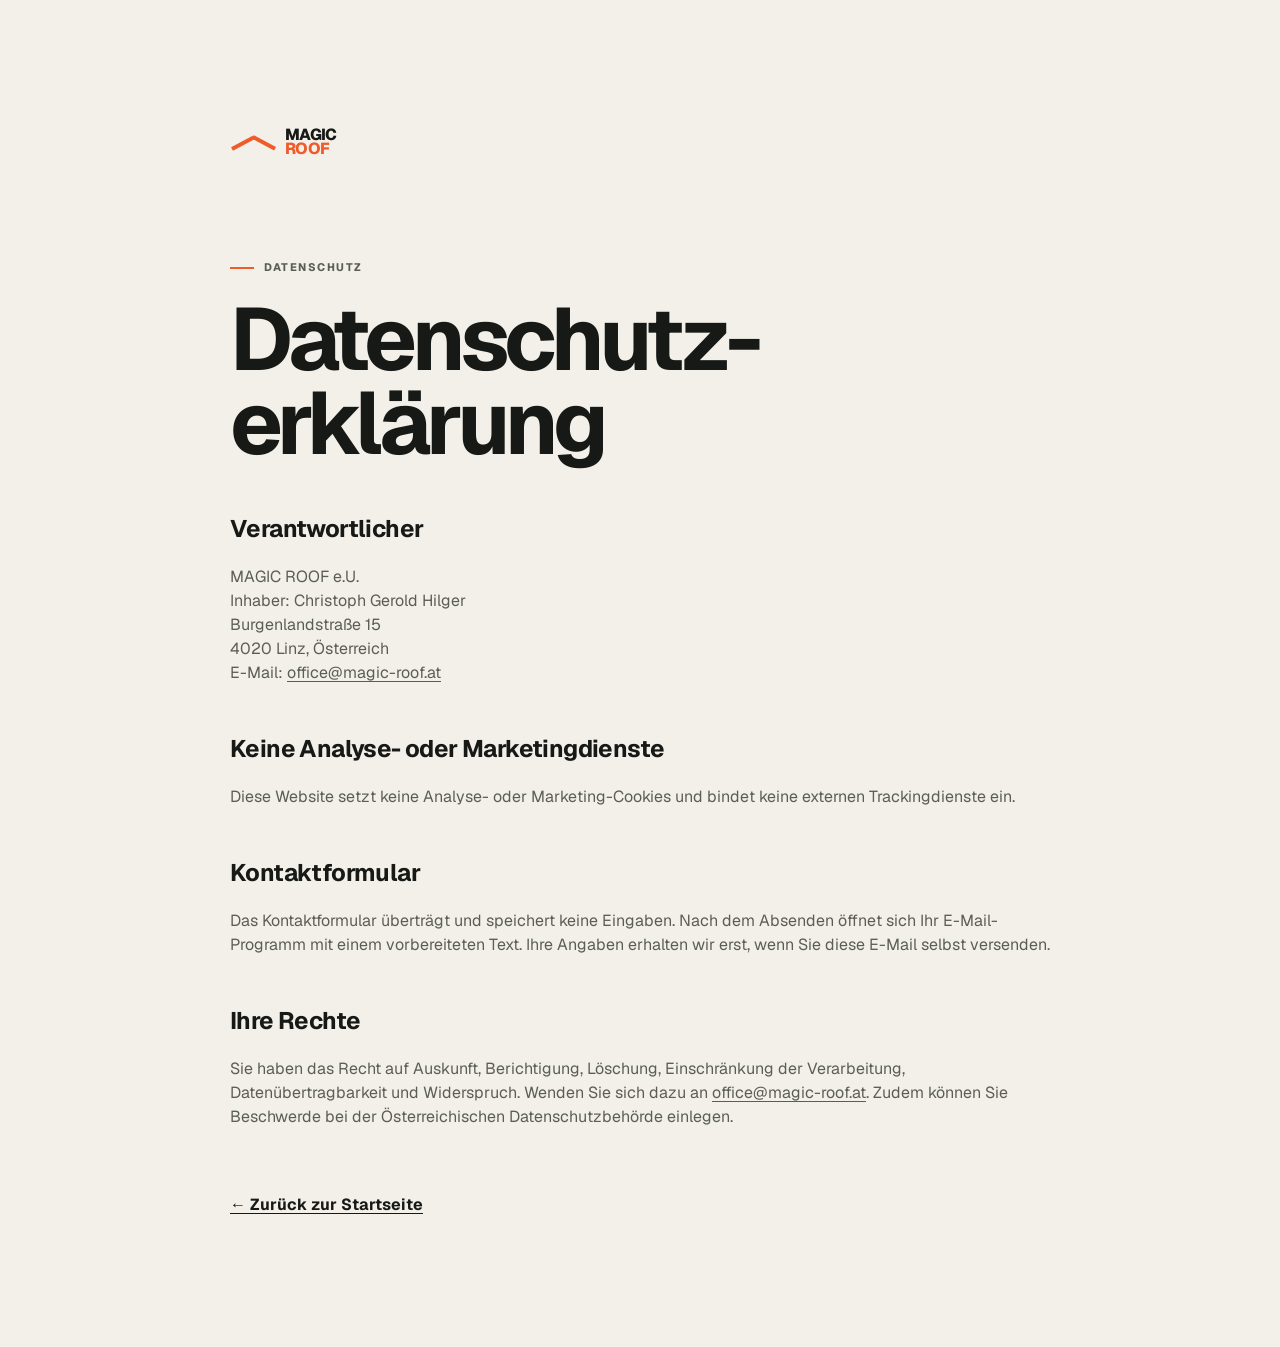
==== commit f5797858: "Remove concept notes and launch instructions; real Datenschutz text; canonical to vasylian.com Co-Au" ====
--- a/datenschutz.html
+++ b/datenschutz.html
@@ -3,18 +3,18 @@
 <head>
   <meta charset="utf-8">
   <meta name="viewport" content="width=device-width, initial-scale=1">
-  <meta name="robots" content="index,follow">
+  <meta name="robots" content="noindex,nofollow">
   <meta name="theme-color" content="#171916">
-  <meta name="description" content="Datenschutzhinweise zum Website-Konzept von MAGIC ROOF e.U. in Linz: Information zu Cookies, Kontaktformular, Datenverarbeitung und Rechten.">
+  <meta name="description" content="Datenschutzerklärung von MAGIC ROOF e.U. in Linz: Cookies, Kontaktformular und Ihre Rechte.">
   <meta http-equiv="Content-Security-Policy" content="default-src 'self'; img-src 'self'; style-src 'self'; script-src 'none'; connect-src 'none'; object-src 'none'; base-uri 'self'">
   <meta property="og:type" content="website">
   <meta property="og:locale" content="de_AT">
   <meta property="og:title" content="Datenschutz | MAGIC ROOF e.U. Linz">
-  <meta property="og:description" content="Datenschutzhinweise zum Website-Konzept von MAGIC ROOF e.U. in Linz.">
-  <meta property="og:url" content="https://vasilyanaptyp-oss.github.io/magic-roof-concept/datenschutz.html">
-  <meta property="og:image" content="https://vasilyanaptyp-oss.github.io/magic-roof-concept/assets/images/roof-detail.webp">
+  <meta property="og:description" content="Datenschutzerklärung von MAGIC ROOF e.U. in Linz.">
+  <meta property="og:url" content="https://vasylian.com/magic-roof-concept/datenschutz.html">
+  <meta property="og:image" content="https://vasylian.com/magic-roof-concept/assets/images/roof-detail.webp">
   <meta name="twitter:card" content="summary_large_image">
-  <link rel="canonical" href="https://vasilyanaptyp-oss.github.io/magic-roof-concept/datenschutz.html">
+  <link rel="canonical" href="https://vasylian.com/magic-roof-concept/datenschutz.html">
   <link rel="icon" href="favicon.svg" type="image/svg+xml">
   <link rel="stylesheet" href="styles.css">
   <title>Datenschutz | MAGIC ROOF e.U. Linz</title>
@@ -27,13 +27,15 @@
         <span class="brand-words"><b>MAGIC</b> <b>ROOF</b></span>
       </a>
       <p class="section-label">Datenschutz</p>
-      <h1>Hinweis zum Konzept</h1>
+      <h1>Datenschutz&shy;erklärung</h1>
+      <h2>Verantwortlicher</h2>
+      <p>MAGIC ROOF e.U.<br>Inhaber: Christoph Gerold Hilger<br>Burgenlandstraße 15<br>4020 Linz, Österreich<br>E-Mail: <a href="mailto:office@magic-roof.at">office@magic-roof.at</a></p>
       <h2>Keine Analyse- oder Marketingdienste</h2>
-      <p>Diese statische Konzeptseite setzt keine Analyse- oder Marketing-Cookies und bindet keine externen Trackingdienste ein.</p>
+      <p>Diese Website setzt keine Analyse- oder Marketing-Cookies und bindet keine externen Trackingdienste ein.</p>
       <h2>Kontaktformular</h2>
-      <p>Das Kontaktformular überträgt und speichert keine Eingaben. Nach erfolgreicher Prüfung wird ausschließlich das lokale E-Mail-Programm mit einem vorbereiteten Text geöffnet.</p>
-      <h2>Vor dem Produktionsstart</h2>
-      <p>Hosting, Formulardienst, Protokollierung, Aufbewahrung und vollständige Datenschutzerklärung sind vor einem Livebetrieb verbindlich festzulegen und fachlich zu prüfen.</p>
+      <p>Das Kontaktformular überträgt und speichert keine Eingaben. Nach dem Absenden öffnet sich Ihr E-Mail-Programm mit einem vorbereiteten Text. Ihre Angaben erhalten wir erst, wenn Sie diese E-Mail selbst versenden.</p>
+      <h2>Ihre Rechte</h2>
+      <p>Sie haben das Recht auf Auskunft, Berichtigung, Löschung, Einschränkung der Verarbeitung, Datenübertragbarkeit und Widerspruch. Wenden Sie sich dazu an <a href="mailto:office@magic-roof.at">office@magic-roof.at</a>. Zudem können Sie Beschwerde bei der Österreichischen Datenschutzbehörde einlegen.</p>
       <a class="back-link" href="./">← Zurück zur Startseite</a>
     </div>
   </main>
--- a/styles.css
+++ b/styles.css
@@ -524,8 +524,8 @@
 .field select:focus { border-color: var(--accent-dark); box-shadow: 0 2px 0 var(--accent-dark); }
 .field [aria-invalid="true"] { border-color: #a32616; }
 .field-error { min-height: 15px; color: #8d2518; font-size: 11px; }
-.checkbox { display: grid; grid-template-columns: 22px 1fr; gap: 10px; align-items: center; min-height: 44px; cursor: pointer; font-size: 12px; color: var(--muted); }
-.checkbox input { width: 18px; height: 18px; margin: 1px 0 0; accent-color: var(--accent-dark); }
+.checkbox { display: grid; grid-template-columns: 24px 1fr; gap: 12px; align-items: center; min-height: 44px; cursor: pointer; font-size: 12px; color: var(--muted); user-select: none; }
+.checkbox input { width: 20px; height: 20px; margin: 0; cursor: pointer; accent-color: var(--accent-dark); }
 .contact-form .button { width: 100%; margin-top: 22px; }
 .form-note { margin-top: 15px; color: var(--muted); font-size: 11px; text-align: center; }
 .form-status { min-height: 23px; margin-top: 8px; color: var(--accent-dark); font-size: 12px; font-weight: 650; text-align: center; }
@@ -558,6 +558,8 @@
 .dialog-inner { position: relative; padding: clamp(28px, 6vw, 68px); }
 .dialog-inner h2 { margin: 22px 0 30px; font-size: clamp(38px, 7vw, 68px); line-height: .96; letter-spacing: -.05em; }
 .dialog-inner p { margin-top: 18px; color: var(--muted); }
+.dialog-inner h3 { margin-top: 28px; font-size: 18px; letter-spacing: -.02em; }
+.dialog-inner h3 + p { margin-top: 8px; }
 .dialog-inner a { text-underline-offset: 3px; }
 .dialog-close { position: absolute; top: 18px; right: 18px; min-height: 44px; border: 0; background: transparent; cursor: pointer; font-size: 12px; font-weight: 700; }
 .dialog-note { padding-top: 18px; border-top: 1px solid var(--line); font-size: 12px; }
